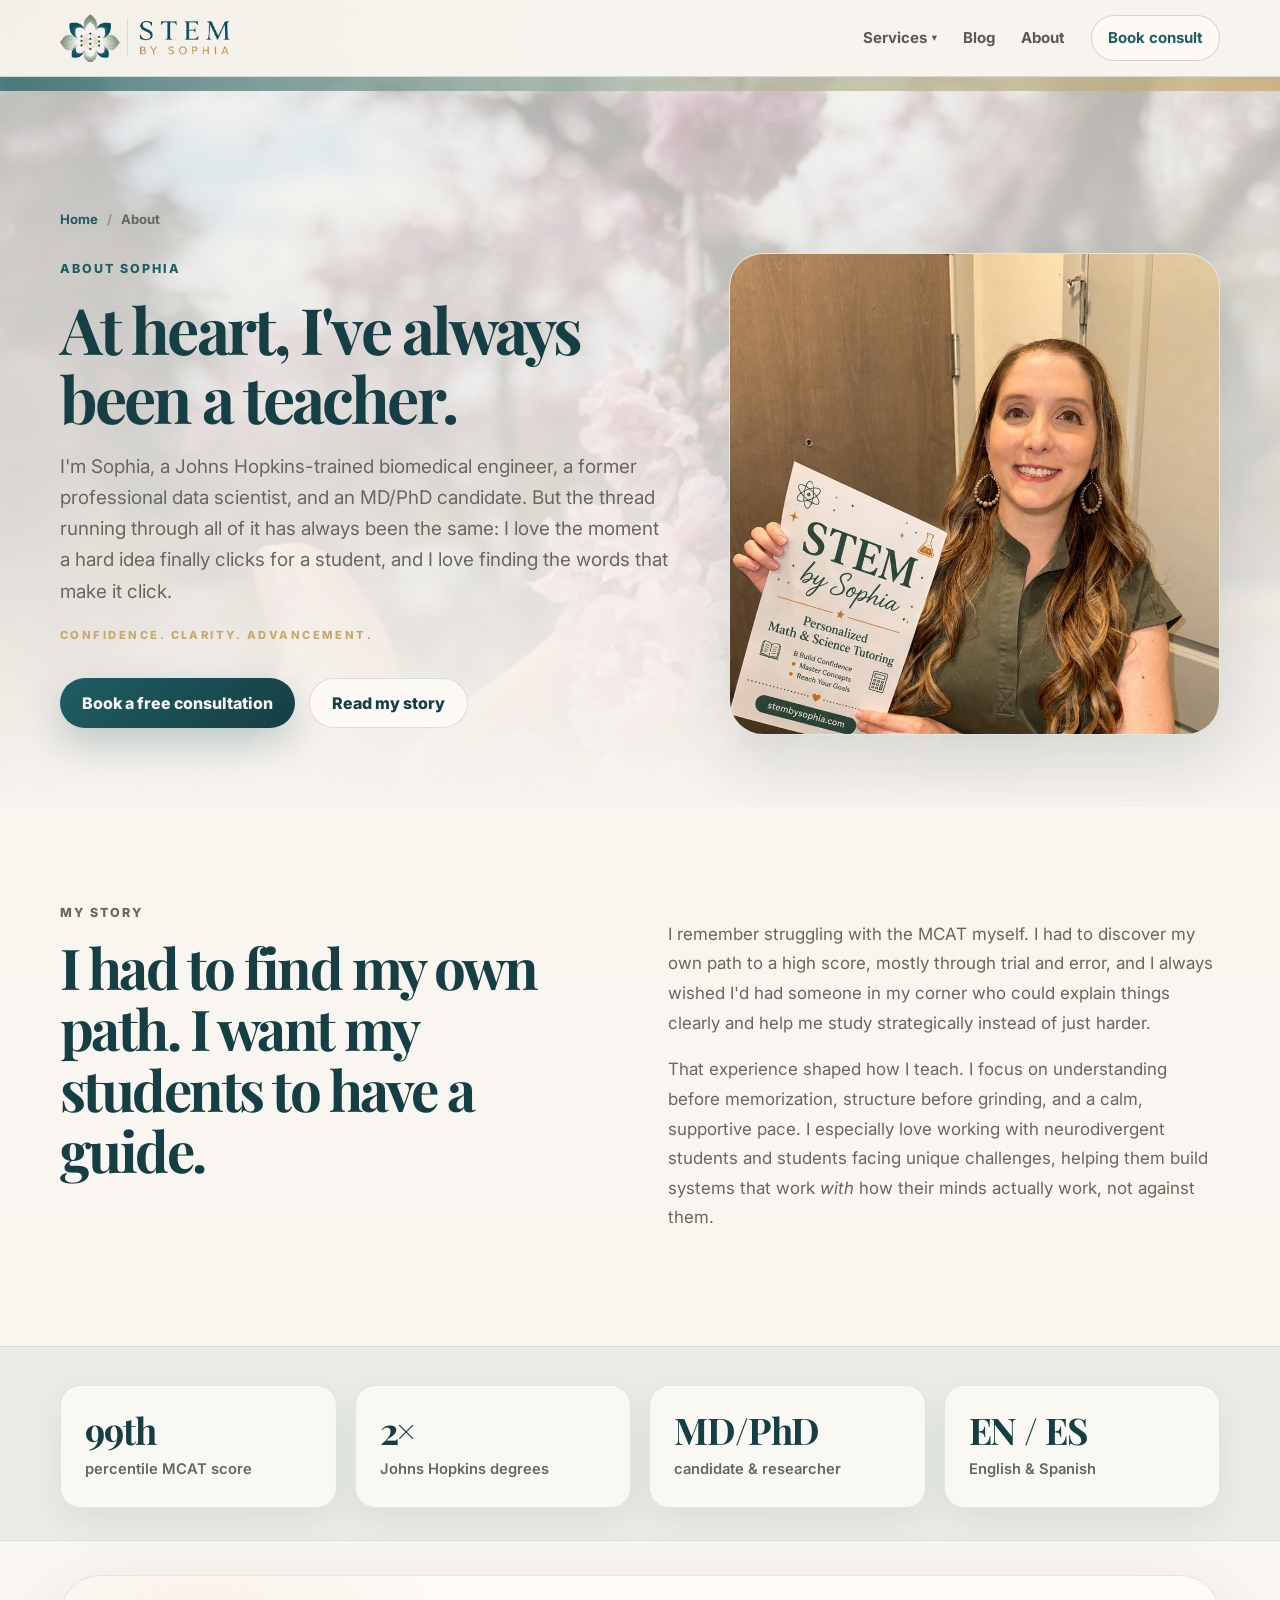
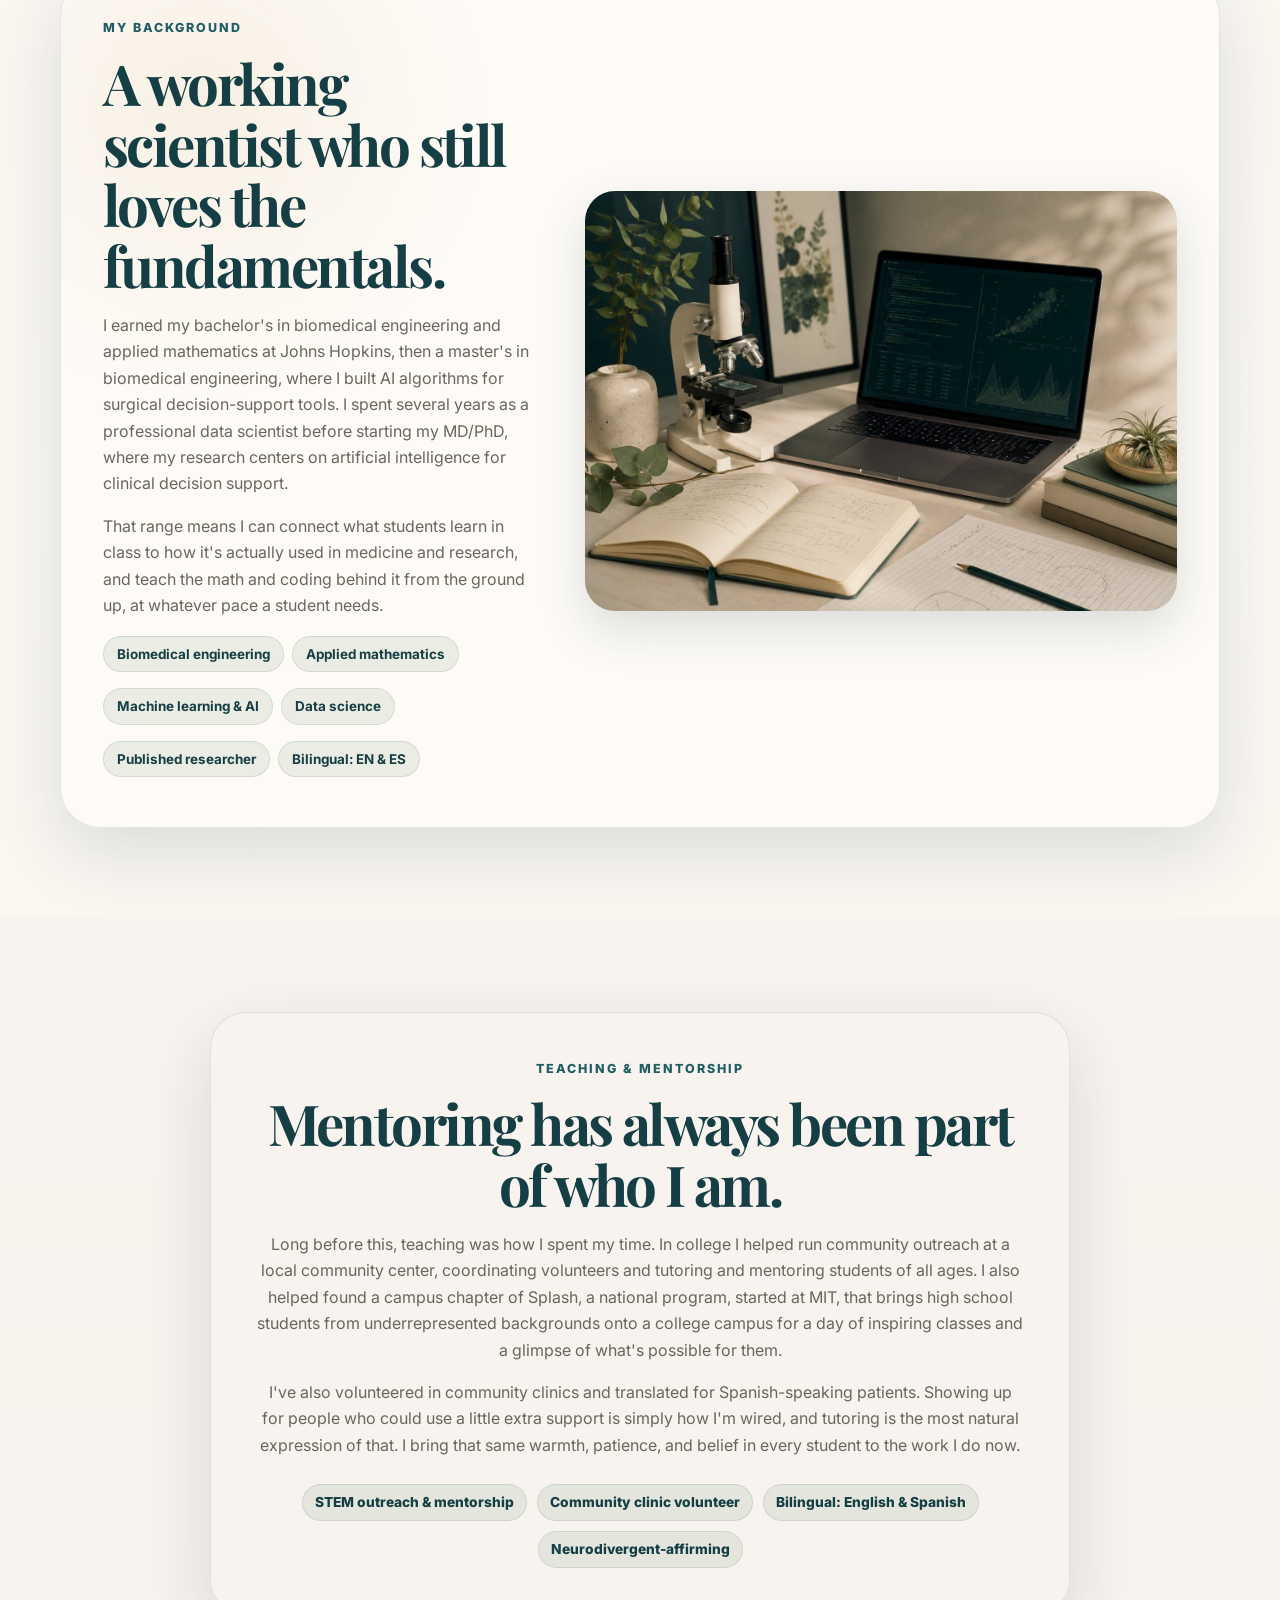
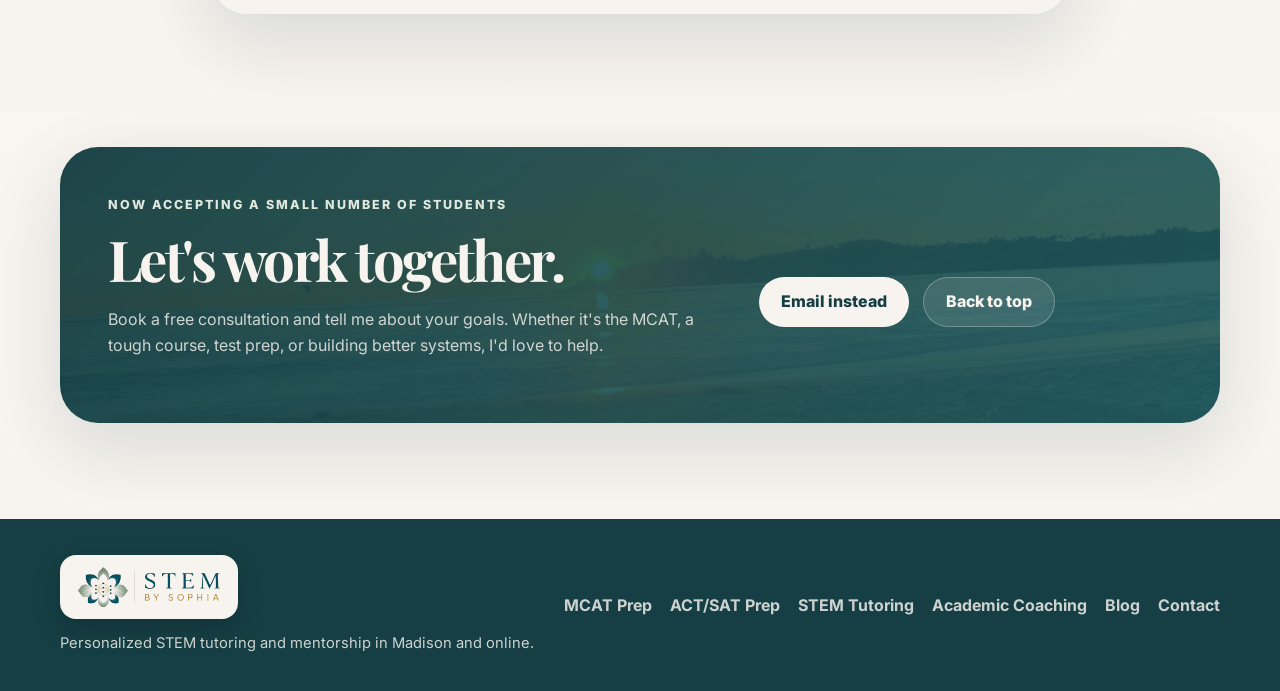
==== about.html @ 17765ed2 "SEO optmization with new pages including package offerings, blog, about page, and more" ====
<!DOCTYPE html>
<html lang="en">
<head>
  <meta charset="UTF-8" />
  <meta name="viewport" content="width=device-width, initial-scale=1.0" />
  <meta name="description" content="Meet Sophia, a Johns Hopkins-trained biomedical engineer, former data scientist, MD/PhD candidate, and 99th-percentile MCAT scorer. A teacher at heart who translates hard STEM into language every student can understand, with special care for neurodivergent learners." />
  <meta name="keywords" content="STEM tutor Madison, MCAT mentor, Johns Hopkins engineer tutor, neurodivergent tutor, bilingual STEM tutor, academic mentor" />
  <meta name="author" content="Sophia" />
  <link rel="canonical" href="https://www.stembysophia.com/about.html" />
  <meta property="og:title" content="About Sophia | STEM by Sophia" />
  <meta property="og:description" content="Johns Hopkins-trained engineer, former data scientist, MD/PhD candidate, and 99th-percentile MCAT scorer, and, above all, a teacher." />
  <meta property="og:type" content="profile" />
  <meta property="og:url" content="https://www.stembysophia.com/about.html" />
  <meta property="og:image" content="https://www.stembysophia.com/images/sophia-sign.jpg" />
  <title>About Sophia | STEM by Sophia</title>
  <link rel="preconnect" href="https://fonts.googleapis.com">
  <link rel="preconnect" href="https://fonts.gstatic.com" crossorigin>
  <link href="https://fonts.googleapis.com/css2?family=Inter:wght@400;500;600;700;800;900&family=Playfair+Display:wght@600;700&family=Sacramento&display=swap" rel="stylesheet">
  <link rel="icon" type="image/png" sizes="32x32" href="images/favicon-32.png" />
  <link rel="apple-touch-icon" href="images/favicon-180.png" />
  <link rel="stylesheet" href="style.css" />
  <script type="application/ld+json">
  {
    "@context": "https://schema.org",
    "@type": "ProfilePage",
    "mainEntity": {
      "@type": "Person",
      "name": "Sophia",
      "jobTitle": "STEM Tutor & Mentor",
      "description": "Johns Hopkins-trained biomedical engineer, former data scientist, MD/PhD candidate, and 99th-percentile MCAT scorer who tutors and mentors students in STEM.",
      "alumniOf": { "@type": "CollegeOrUniversity", "name": "Johns Hopkins University" },
      "knowsAbout": ["MCAT preparation", "Biomedical engineering", "Applied mathematics", "Machine learning", "Data science", "STEM education"],
      "knowsLanguage": ["English", "Spanish"],
      "worksFor": { "@type": "EducationalOrganization", "name": "STEM by Sophia", "url": "https://www.stembysophia.com/" }
    }
  }
  </script>
</head>
<body>
  <header class="site-header" id="top">
    <nav class="nav container" aria-label="Primary navigation">
      <a class="brand" href="index.html" aria-label="STEM by Sophia home">
        <img loading="eager" decoding="async" src="images/logo-lockup.png" alt="STEM by Sophia" class="brand-logo" width="525" height="148" />
      </a>
      <button class="nav-toggle" aria-label="Toggle navigation menu" aria-expanded="false" aria-controls="navLinks">
        <span></span>
      </button>
      <div class="nav-links" id="navLinks">
        <div class="has-dropdown">
          <a href="index.html#mentorship" class="dropdown-trigger" aria-haspopup="true" aria-expanded="false">Services <span class="caret">&#9662;</span></a>
          <div class="dropdown">
            <a href="mcat.html">MCAT Prep<span>6&ndash;30 session packages</span></a>
            <a href="test-prep.html">ACT &amp; SAT Prep<span>Targeted test strategy</span></a>
            <a href="tutoring.html">STEM Tutoring<span>Math &amp; science, HS&ndash;grad</span></a>
            <a href="academic-coaching.html">Academic Coaching<span>Especially ND students</span></a>
          </div>
        </div>
        <a href="blog.html">Blog</a>
        <a href="about.html">About</a>
        <a href="#contact" class="nav-cta">Book consult</a>
      </div>
    </nav>
  </header>

  <main>
    <section class="page-hero">
      <div class="page-hero-bg" aria-hidden="true">
        <img loading="eager" decoding="async" src="images/nature-cherry-blossom.jpg" alt="" />
      </div>
      <div class="container">
        <nav class="breadcrumb reveal" aria-label="Breadcrumb">
          <a href="index.html">Home</a><span class="sep">/</span><span>About</span>
        </nav>
        <div class="about-hero-grid">
          <div class="reveal">
            <p class="eyebrow">About Sophia</p>
            <h1>At heart, I've always been a teacher.</h1>
            <p class="bio-lead">
              I'm Sophia, a Johns Hopkins-trained biomedical engineer, a former professional data scientist, and an MD/PhD candidate. But the thread running through all of it has always been the same: I love the moment a hard idea finally clicks for a student, and I love finding the words that make it click.
            </p>
            <p class="brand-tagline">Confidence. Clarity. Advancement.</p>
            <div class="hero-actions">
              <a class="button button-primary" href="#contact">Book a free consultation</a>
              <a class="button button-secondary" href="#story">Read my story</a>
            </div>
          </div>
          <div class="about-portrait reveal" data-delay="2">
            <img loading="eager" decoding="async" src="images/sophia-sign.jpg" alt="Sophia holding a STEM by Sophia sign" />
          </div>
        </div>
      </div>
    </section>

    <section class="section-padding" id="story">
      <div class="container">
        <div class="prose-split">
          <div class="reveal">
            <p class="eyebrow">My story</p>
            <h2>I had to find my own path. I want my students to have a guide.</h2>
          </div>
          <div class="reveal" data-delay="1">
            <p style="color:var(--muted);font-size:1.06rem;line-height:1.75;">
              I remember struggling with the MCAT myself. I had to discover my own path to a high score, mostly through trial and error, and I always wished I'd had someone in my corner who could explain things clearly and help me study strategically instead of just harder.
            </p>
            <p style="color:var(--muted);font-size:1.06rem;line-height:1.75;">
              That experience shaped how I teach. I focus on understanding before memorization, structure before grinding, and a calm, supportive pace. I especially love working with neurodivergent students and students facing unique challenges, helping them build systems that work <em>with</em> how their minds actually work, not against them.
            </p>
          </div>
        </div>
      </div>
    </section>

    <section class="trust-bar">
      <div class="container stat-row">
        <div class="stat reveal"><strong>99th</strong><span>percentile MCAT score</span></div>
        <div class="stat reveal" data-delay="1"><strong>2&times;</strong><span>Johns Hopkins degrees</span></div>
        <div class="stat reveal" data-delay="2"><strong>MD/PhD</strong><span>candidate &amp; researcher</span></div>
        <div class="stat reveal" data-delay="3"><strong>EN / ES</strong><span>English &amp; Spanish</span></div>
      </div>
    </section>

    <section class="visual-story-section">
      <div class="container visual-story-grid">
        <div class="visual-story-copy reveal">
          <p class="eyebrow">My background</p>
          <h2>A working scientist who still loves the fundamentals.</h2>
          <p>
            I earned my bachelor's in biomedical engineering and applied mathematics at Johns Hopkins, then a master's in biomedical engineering, where I built AI algorithms for surgical decision-support tools. I spent several years as a professional data scientist before starting my MD/PhD, where my research centers on artificial intelligence for clinical decision support.
          </p>
          <p style="margin-top:14px;">
            That range means I can connect what students learn in class to how it's actually used in medicine and research, and teach the math and coding behind it from the ground up, at whatever pace a student needs.
          </p>
          <div class="research-list" style="margin-top:18px;display:flex;flex-wrap:wrap;gap:8px;">
            <span class="subject-pill">Biomedical engineering</span>
            <span class="subject-pill">Applied mathematics</span>
            <span class="subject-pill">Machine learning &amp; AI</span>
            <span class="subject-pill">Data science</span>
            <span class="subject-pill">Published researcher</span>
            <span class="subject-pill">Bilingual: EN &amp; ES</span>
          </div>
        </div>
        <div class="study-image-card reveal" data-delay="1">
          <img loading="lazy" decoding="async" src="images/stem-desk.jpg" alt="A study desk with a microscope, laptop showing code and graphs, and a notebook" />
        </div>
      </div>
    </section>

    <section class="section-padding about-section">
      <div class="container">
        <div class="about-copy reveal" style="max-width:860px;margin:0 auto;text-align:center;">
          <p class="eyebrow">Teaching &amp; mentorship</p>
          <h2>Mentoring has always been part of who I am.</h2>
          <p>
            Long before this, teaching was how I spent my time. In college I helped run community outreach at a local community center, coordinating volunteers and tutoring and mentoring students of all ages. I also helped found a campus chapter of Splash, a national program, started at MIT, that brings high school students from underrepresented backgrounds onto a college campus for a day of inspiring classes and a glimpse of what's possible for them.
          </p>
          <p>
            I've also volunteered in community clinics and translated for Spanish-speaking patients. Showing up for people who could use a little extra support is simply how I'm wired, and tutoring is the most natural expression of that. I bring that same warmth, patience, and belief in every student to the work I do now.
          </p>
          <div class="about-badges" style="justify-content:center;">
            <span>STEM outreach &amp; mentorship</span>
            <span>Community clinic volunteer</span>
            <span>Bilingual: English &amp; Spanish</span>
            <span>Neurodivergent-affirming</span>
          </div>
        </div>
      </div>
    </section>

    <section class="cta-section" id="contact">
      <div class="container cta-card reveal">
        <div>
          <p class="eyebrow">Now accepting a small number of students</p>
          <h2>Let's work together.</h2>
          <p>Book a free consultation and tell me about your goals. Whether it's the MCAT, a tough course, test prep, or building better systems, I'd love to help.</p>
        </div>
        <div class="cta-actions booking-actions">
          <!-- Start Square Appointments Embed Code -->
          <script src="https://square.site/appointments/buyer/widget/3b6ggubn26pd8r/LTJK2GXPA65BX.js"></script>
          <!-- End Square Appointments Embed Code -->
          <a class="button button-primary" href="mailto:hello@stembysophia.com?subject=Tutoring%20Inquiry%20for%20STEM%20by%20Sophia">Email instead</a>
          <a class="button button-secondary" href="#top">Back to top</a>
        </div>
      </div>
    </section>
  </main>

  <footer class="site-footer">
    <div class="container footer-grid">
      <div>
        <a class="brand footer-brand" href="index.html" aria-label="STEM by Sophia home">
          <span class="footer-logo-chip"><img loading="lazy" decoding="async" src="images/logo-lockup.png" alt="STEM by Sophia" /></span>
        </a>
        <p>Personalized STEM tutoring and mentorship in Madison and online.</p>
      </div>
      <div class="footer-links">
        <a href="mcat.html">MCAT Prep</a>
        <a href="test-prep.html">ACT/SAT Prep</a>
        <a href="tutoring.html">STEM Tutoring</a>
        <a href="academic-coaching.html">Academic Coaching</a>
        <a href="blog.html">Blog</a>
        <a href="#contact">Contact</a>
      </div>
    </div>
  </footer>
  <script src="main.js"></script>
</body>
</html>
---- style.css ----
:root {
  --cream: #f7f3ee;
  --cream-deep: #efe7dc;
  --teal: #1f5d63;
  --teal-dark: #153f44;
  --sage: #a7b8a5;
  --sage-light: #dfe8dc;
  --gold: #c8a96b;
  --charcoal: #2d2d2d;
  --muted: #68665f;
  --white: #fffdf9;
  --line: rgba(31, 93, 99, 0.16);
  --shadow: 0 24px 70px rgba(31, 64, 68, 0.14);
  --radius-lg: 30px;
  --radius-md: 20px;
  --radius-sm: 14px;
  --container: 1160px;
}

* {
  box-sizing: border-box;
}

html {
  scroll-behavior: smooth;
}

body {
  margin: 0;
  font-family: "Inter", system-ui, -apple-system, BlinkMacSystemFont, "Segoe UI", sans-serif;
  color: var(--charcoal);
  background:
    radial-gradient(circle at top left, rgba(167, 184, 165, 0.32), transparent 34rem),
    linear-gradient(180deg, var(--cream) 0%, #fbf8f2 54%, var(--cream) 100%);
  line-height: 1.65;
}

img {
  display: block;
  max-width: 100%;
}

a {
  color: inherit;
  text-decoration: none;
}

.container {
  width: min(var(--container), calc(100% - 40px));
  margin: 0 auto;
}

.section-padding {
  padding: 96px 0;
}

.site-header {
  position: sticky;
  top: 0;
  z-index: 100;
  backdrop-filter: blur(18px);
  background: rgba(247, 243, 238, 0.84);
  border-bottom: 1px solid var(--line);
}

.nav {
  display: flex;
  align-items: center;
  justify-content: space-between;
  min-height: 76px;
  gap: 24px;
}

.brand {
  display: inline-flex;
  align-items: center;
  gap: 12px;
  font-weight: 800;
  letter-spacing: -0.03em;
}

.brand-mark {
  display: grid;
  place-items: center;
  width: 42px;
  height: 42px;
  border-radius: 50%;
  color: var(--cream);
  background: linear-gradient(135deg, var(--teal), var(--teal-dark));
  font-family: "Playfair Display", serif;
  font-size: 1.35rem;
  box-shadow: 0 10px 24px rgba(31, 93, 99, 0.24);
}

.brand-text {
  display: inline-flex;
  align-items: baseline;
  gap: 11px;
  font-weight: 800;
  letter-spacing: -0.03em;
}

.brand-stem {
  font-family: "Inter", system-ui, sans-serif;
  font-weight: 900;
  color: var(--teal-dark);
  letter-spacing: -0.043em;
  font-size: 1.2em;
}

.brand-by {
  font-family: "Sacramento", cursive;
  font-weight: 400;
  color: var(--teal);
  letter-spacing: 0.01em;
  font-size: 1.55em;
  line-height: 1;
}

.nav-links {
  display: flex;
  align-items: center;
  gap: 26px;
  font-weight: 700;
  font-size: 0.94rem;
  color: rgba(45, 45, 45, 0.78);
}

.nav-links a {
  transition: color 180ms ease, transform 180ms ease;
}

.nav-links a:hover {
  color: var(--teal);
  transform: translateY(-1px);
}

.nav-cta {
  padding: 10px 16px;
  border: 1px solid rgba(31, 93, 99, 0.22);
  border-radius: 999px;
  color: var(--teal) !important;
  background: rgba(255, 253, 249, 0.72);
}

.hero {
  position: relative;
  min-height: 680px;
  overflow: hidden;
  padding-top: 70px;
  padding-bottom: 60px;
  isolation: isolate;
}

.hero-background {
  position: absolute;
  inset: 0;
  z-index: -2;
}

.hero-background img {
  width: 100%;
  height: 100%;
  object-fit: cover;
  object-position: center top;
  filter: none;
  opacity: 1;
}

.hero-background::after {
  content: "";
  position: absolute;
  inset: 0;
  background:
    linear-gradient(180deg,
      rgba(247, 243, 238, 0) 0%,
      rgba(247, 243, 238, 0) 28%,
      rgba(247, 243, 238, 0) 62%,
      rgba(247, 243, 238, 0.35) 62%,
      rgba(247, 243, 238, 0.82) 84%,
      var(--cream) 100%);
}

.hero::before {
  content: "";
  position: absolute;
  inset: 0 0 auto;
  height: 18px;
  z-index: -1;
  background: linear-gradient(90deg, var(--teal), var(--sage), var(--gold));
  opacity: 0.72;
}

.hero::after {
  content: "";
  position: absolute;
  inset: auto 0 -1px;
  height: 150px;
  z-index: -1;
  background: linear-gradient(180deg, rgba(247, 243, 238, 0), var(--cream));
}

.hero-grid {
  position: relative;
  display: grid;
  grid-template-columns: minmax(0, 1.05fr) minmax(390px, 0.95fr);
  align-items: start;
  gap: 72px;
}

.hero-copy {
  padding: 38px;
  margin-left: -38px;
  border-radius: 34px;
  background: linear-gradient(135deg, rgba(247, 243, 238, 0.70), rgba(255, 253, 249, 0.36));
  border: 1px solid rgba(31, 93, 99, 0.10);
  backdrop-filter: blur(4px);
}

.eyebrow {
  margin: 0 0 14px;
  color: var(--teal);
  font-size: 0.78rem;
  font-weight: 800;
  letter-spacing: 0.16em;
  text-transform: uppercase;
}

h1,
h2,
h3 {
  margin: 0;
  line-height: 1.08;
}

h1,
h2 {
  font-family: "Playfair Display", Georgia, serif;
  color: var(--teal-dark);
  letter-spacing: -0.045em;
}

h1 {
  max-width: 720px;
  font-size: clamp(2.6rem, 5.8vw, 5.4rem);
}

h2 {
  font-size: clamp(2.2rem, 4.4vw, 4.2rem);
}

h3 {
  font-size: 1.1rem;
  color: var(--teal-dark);
  letter-spacing: -0.025em;
}

.hero-lede {
  max-width: 680px;
  margin: 28px 0 0;
  color: var(--muted);
  font-size: clamp(1.08rem, 1.5vw, 1.28rem);
}

.hero-actions,
.cta-actions {
  display: flex;
  flex-wrap: wrap;
  align-items: center;
  gap: 14px;
  margin-top: 34px;
}

.button {
  display: inline-flex;
  align-items: center;
  justify-content: center;
  min-height: 50px;
  padding: 0 22px;
  border-radius: 999px;
  font-weight: 800;
  transition: transform 180ms ease, box-shadow 180ms ease, background-color 180ms ease;
}

.button:hover {
  transform: translateY(-2px);
}

.button-primary {
  color: var(--cream);
  background: linear-gradient(135deg, var(--teal), var(--teal-dark));
  box-shadow: 0 15px 36px rgba(31, 93, 99, 0.25);
}

.button-secondary {
  color: var(--teal-dark);
  background: rgba(255, 253, 249, 0.78);
  border: 1px solid rgba(31, 93, 99, 0.18);
}

.credential-strip {
  display: flex;
  flex-wrap: wrap;
  gap: 10px;
  margin-top: 30px;
}

.credential-strip span,
.about-badges span {
  display: inline-flex;
  align-items: center;
  min-height: 34px;
  padding: 6px 12px;
  border-radius: 999px;
  color: var(--teal-dark);
  background: rgba(167, 184, 165, 0.24);
  border: 1px solid rgba(31, 93, 99, 0.12);
  font-size: 0.86rem;
  font-weight: 800;
}

.hero-visual {
  position: relative;
  display: flex;
  justify-content: center;
  align-items: flex-start;
  min-height: 540px;
  padding-top: 20px;
}

.portrait-card {
  position: relative;
  right: 0;
  top: 0;
  width: min(390px, 100%);
  padding: 18px;
  border-radius: 38px;
  background: linear-gradient(180deg, rgba(255, 253, 249, 0.92), rgba(239, 231, 220, 0.78));
  border: 1px solid rgba(31, 93, 99, 0.14);
  box-shadow: var(--shadow);
}

.portrait {
  width: 100%;
  aspect-ratio: 4 / 5.1;
  object-fit: cover;
  object-position: center top;
  border-radius: 28px;
  filter: saturate(0.98) contrast(1.02);
}

.portrait-caption {
  display: block;
  padding: 16px 8px 4px;
}

.portrait-caption div {
  display: flex;
  flex-direction: column;
  gap: 4px;
}

.portrait-caption strong {
  color: var(--teal-dark);
  font-size: 1rem;
  font-weight: 900;
}

.portrait-caption span {
  color: var(--muted);
  text-align: left;
  font-size: 0.86rem;
  font-weight: 700;
  line-height: 1.35;
}

.floating-photo {
  position: absolute;
  overflow: hidden;
  border-radius: 26px;
  border: 8px solid rgba(255, 253, 249, 0.88);
  box-shadow: 0 18px 44px rgba(35, 56, 54, 0.18);
  background: var(--white);
}

.floating-photo img {
  width: 100%;
  height: 100%;
  object-fit: cover;
}

.study-float-photo {
  left: -300px;
  bottom: 110px;
  width: 280px;
  height: 190px;
  transform: rotate(-4deg);
}

.blossom-photo {
  right: 330px;
  bottom: 205px;
  width: 242px;
  height: 180px;
  transform: rotate(4deg);
}

.trust-bar {
  padding: 32px 0;
  background: rgba(31, 93, 99, 0.07);
  border-block: 1px solid rgba(31, 93, 99, 0.10);
}

.trust-grid {
  display: grid;
  grid-template-columns: repeat(3, 1fr);
  gap: 24px;
}

.trust-grid div {
  padding: 18px 22px;
  border-radius: var(--radius-md);
  background: rgba(255, 253, 249, 0.62);
}

.trust-number {
  display: block;
  margin-bottom: 7px;
  color: var(--teal-dark);
  font-weight: 900;
  letter-spacing: -0.02em;
}

.trust-grid p {
  margin: 0;
  color: var(--muted);
  font-size: 0.94rem;
}

.section-heading {
  max-width: 720px;
}

.section-heading.centered {
  margin: 0 auto 44px;
  text-align: center;
}

.section-heading p:not(.eyebrow) {
  margin: 20px 0 0;
  color: var(--muted);
  font-size: 1.05rem;
}

.card-grid {
  display: grid;
  gap: 20px;
}

.services-grid {
  grid-template-columns: repeat(3, 1fr);
}

.service-card,
.expectation-card {
  position: relative;
  min-height: 258px;
  padding: 30px;
  border-radius: var(--radius-lg);
  background: rgba(255, 253, 249, 0.76);
  border: 1px solid rgba(31, 93, 99, 0.13);
  box-shadow: 0 14px 34px rgba(35, 56, 54, 0.08);
  overflow: hidden;
}

.service-card::after,
.expectation-card::after {
  content: "";
  position: absolute;
  right: -44px;
  bottom: -54px;
  width: 150px;
  height: 150px;
  border-radius: 999px;
  background: rgba(167, 184, 165, 0.18);
}

.service-card h3,
.expectation-card h3 {
  margin-top: 36px;
  font-size: 1.25rem;
}

.service-card p,
.expectation-card p {
  position: relative;
  margin: 14px 0 0;
  color: var(--muted);
}

.card-icon {
  position: absolute;
  top: 26px;
  left: 30px;
  color: var(--gold);
  font-family: "Playfair Display", serif;
  font-size: 1.05rem;
  font-weight: 700;
}

.accent-card {
  background: linear-gradient(135deg, rgba(31, 93, 99, 0.93), rgba(21, 63, 68, 0.96));
}

.accent-card h3,
.accent-card p,
.accent-card .card-icon {
  color: var(--cream);
}

.accent-card p {
  opacity: 0.84;
}

.visual-story-section {
  padding: 34px 0 88px;
}

.visual-story-grid {
  display: grid;
  grid-template-columns: 0.85fr 1.15fr;
  gap: 44px;
  align-items: center;
  padding: 42px;
  border-radius: 40px;
  background:
    radial-gradient(circle at 12% 16%, rgba(200, 169, 107, 0.13), transparent 18rem),
    rgba(255, 253, 249, 0.68);
  border: 1px solid rgba(31, 93, 99, 0.12);
  box-shadow: var(--shadow);
}

.visual-story-copy p:not(.eyebrow) {
  color: var(--muted);
}

.study-image-card {
  overflow: hidden;
  border-radius: 30px;
  box-shadow: 0 18px 48px rgba(31, 64, 68, 0.16);
}

.study-image-card img {
  width: 100%;
  height: 420px;
  object-fit: cover;
}

.image-band {
  display: grid;
  grid-template-columns: 1fr 1.05fr 0.95fr;
  gap: 14px;
  width: min(1240px, calc(100% - 40px));
  margin: 0 auto;
  padding: 12px;
  border-radius: 36px;
  background: rgba(255, 253, 249, 0.74);
  border: 1px solid rgba(31, 93, 99, 0.12);
  box-shadow: var(--shadow);
}

.image-band img {
  width: 100%;
  height: 310px;
  object-fit: cover;
  border-radius: 26px;
}

.approach-section {
  position: relative;
}

.split-grid,
.about-grid {
  display: grid;
  grid-template-columns: 0.9fr 1.1fr;
  gap: 70px;
  align-items: center;
}

.media-panel {
  position: relative;
}

.media-panel > img {
  width: 100%;
  height: 590px;
  object-fit: cover;
  border-radius: 38px;
  box-shadow: var(--shadow);
}

.quote-card {
  position: absolute;
  right: -26px;
  bottom: 42px;
  max-width: 340px;
  padding: 24px;
  border-radius: 24px;
  color: var(--teal-dark);
  background: rgba(255, 253, 249, 0.90);
  border: 1px solid rgba(31, 93, 99, 0.14);
  box-shadow: 0 20px 48px rgba(31, 64, 68, 0.16);
}

.quote-card p {
  margin: 0;
  font-family: "Playfair Display", serif;
  font-size: 1.25rem;
  line-height: 1.35;
}

.feature-list {
  display: grid;
  gap: 14px;
  margin-top: 32px;
}

.feature-item {
  padding: 22px;
  border-radius: var(--radius-md);
  background: rgba(255, 253, 249, 0.64);
  border: 1px solid rgba(31, 93, 99, 0.12);
}

.feature-item p {
  margin: 8px 0 0;
  color: var(--muted);
}

.about-section {
  background:
    linear-gradient(180deg, rgba(247, 243, 238, 0.72), rgba(247, 243, 238, 0.92)),
    url("images/nature-cherry-blossom.jpg") center / cover fixed;
}

.about-copy {
  padding: 46px;
  border-radius: 36px;
  background: rgba(247, 243, 238, 0.88);
  border: 1px solid rgba(31, 93, 99, 0.12);
  box-shadow: var(--shadow);
}

.about-copy p:not(.eyebrow) {
  color: var(--muted);
}

.about-badges {
  display: flex;
  flex-wrap: wrap;
  gap: 10px;
  margin-top: 26px;
}

.about-card {
  overflow: hidden;
  border-radius: 36px;
  background: var(--white);
  border: 1px solid rgba(31, 93, 99, 0.12);
  box-shadow: var(--shadow);
}

.about-card img {
  width: 100%;
  height: 430px;
  object-fit: cover;
  object-position: center 42%;
}

.about-card-content {
  padding: 30px;
}

.about-card-content ul {
  padding-left: 20px;
  margin: 14px 0 0;
  color: var(--muted);
}

.testimonials-section {
  background:
    linear-gradient(180deg, rgba(247, 243, 238, 0.86), rgba(247, 243, 238, 0.94)),
    url("images/hero-mountain-lake.jpg") center / cover;
}

.expectation-grid {
  display: grid;
  grid-template-columns: repeat(3, 1fr);
  gap: 20px;
}

.expectation-card {
  min-height: 210px;
  background: rgba(255, 253, 249, 0.82);
}

.cta-section {
  padding: 36px 0 96px;
}

.cta-card {
  display: grid;
  grid-template-columns: 1.2fr 0.8fr;
  gap: 32px;
  align-items: center;
  padding: 48px;
  border-radius: 38px;
  color: var(--cream);
  background:
    linear-gradient(135deg, rgba(21, 63, 68, 0.94), rgba(31, 93, 99, 0.88)),
    url("images/nature-beach-sunset.jpg") center / cover;
  box-shadow: var(--shadow);
}

.cta-card h2 {
  color: var(--cream);
}

.cta-card p {
  max-width: 760px;
  color: rgba(247, 243, 238, 0.82);
}

.cta-card .eyebrow {
  color: var(--sage-light);
}

.cta-card .button-primary {
  color: var(--teal-dark);
  background: var(--cream);
  box-shadow: none;
}

.cta-card .button-secondary {
  color: var(--cream);
  background: rgba(255, 253, 249, 0.10);
  border-color: rgba(255, 253, 249, 0.28);
}

.site-footer {
  padding: 36px 0;
  background: var(--teal-dark);
  color: rgba(247, 243, 238, 0.82);
}

.footer-grid {
  display: flex;
  align-items: center;
  justify-content: space-between;
  gap: 24px;
}

.footer-brand .brand-mark {
  background: var(--cream);
  color: var(--teal-dark);
  box-shadow: none;
}

.footer-brand .brand-text {
  color: var(--cream);
}

.site-footer p {
  margin: 12px 0 0;
  font-size: 0.92rem;
}

.footer-links {
  display: flex;
  flex-wrap: wrap;
  gap: 18px;
  font-weight: 700;
}

.footer-links a:hover {
  color: var(--cream);
}

@media (max-width: 980px) {
  .nav {
    min-height: auto;
    padding: 16px 0;
    align-items: flex-start;
  }

  .nav-links {
    display: none;
  }

  .hero {
    min-height: auto;
  }

  .hero-grid,
  .split-grid,
  .about-grid,
  .cta-card,
  .visual-story-grid {
    grid-template-columns: 1fr;
  }

  .hero-background::after {
    background:
      linear-gradient(180deg, rgba(247, 243, 238, 0.96), rgba(247, 243, 238, 0.88) 46%, rgba(247, 243, 238, 0.96)),
      linear-gradient(90deg, rgba(247, 243, 238, 0.9), rgba(247, 243, 238, 0.82));
  }

  .hero-visual {
    position: relative;
    display: flex;
    justify-content: center;
    align-items: center;
    min-height: 620px;
  }

  .portrait-card {
    position: relative;
    width: min(440px, 100%);
    padding: 18px;
    border-radius: 38px;
    background: linear-gradient(180deg, rgba(255, 253, 249, 0.94), rgba(239, 231, 220, 0.82));
    border: 1px solid rgba(31, 93, 99, 0.14);
    box-shadow: var(--shadow);
    z-index: 3;    
  }

  .study-float-photo {
    left: 4%;
  }

  .blossom-photo {
    right: 4%;
  }

  .services-grid,
  .trust-grid,
  .expectation-grid {
    grid-template-columns: 1fr;
  }

  .image-band {
    grid-template-columns: 1fr;
  }

  .image-band img {
    height: 240px;
  }

  .quote-card {
    right: 18px;
  }
}

@media (max-width: 640px) {
  .container {
    width: min(100% - 28px, var(--container));
  }

  .section-padding {
    padding: 68px 0;
  }

  .hero {
    padding-top: 66px;
  }

  h1 {
    max-width: 720px;
    font-size: clamp(2.7rem, 5.4vw, 5rem);
  }

  h2 {
    font-size: 2.15rem;
  }

  .hero-actions,
  .cta-actions {
    align-items: stretch;
    flex-direction: column;
  }

  .button {
    width: 100%;
  }

  .hero-visual {
    min-height: 535px;
  }

  .portrait-card {
    width: 86%;
    padding: 12px;
    border-radius: 28px;
  }

  .portrait {
    border-radius: 22px;
  }

  .portrait-caption {
    align-items: flex-start;
    flex-direction: column;
  }

  .portrait-caption span {
    text-align: left;
  }

  .floating-photo {
    border-width: 5px;
  }

  .study-float-photo {
    width: 165px;
    height: 122px;
    bottom: 54px;
  }

  .blossom-photo {
    width: 150px;
    height: 112px;
    bottom: 4px;
  }

  .service-card,
  .expectation-card,
  .about-copy,
  .cta-card,
  .visual-story-grid {
    padding: 24px;
    border-radius: 26px;
  }

  .study-image-card img {
    height: 280px;
  }

  .media-panel > img {
    height: 390px;
    border-radius: 28px;
  }

  .quote-card {
    position: relative;
    right: auto;
    bottom: auto;
    margin: -42px 16px 0;
  }

  .about-section {
    background-attachment: scroll;
  }

  .about-card img {
    height: 360px;
  }

  .footer-grid {
    align-items: flex-start;
    flex-direction: column;
  }
}

.hero .floating-photo {
  display: none;
}

.booking-actions {
  justify-content: flex-start;
}

/* Helps if Square injects a button/link that does not match my layout */
.booking-actions iframe,
.booking-actions > div {
  max-width: 100%;
}

.booking-actions a,
.booking-actions button {
  font-family: "Inter", system-ui, sans-serif;
}

/* =====================================================================
   MULTI-PAGE ADDITIONS  —  service pages, packages, FAQ, nav, reveals
   Built on the existing design tokens (teal / cream / gold / sage).
   ===================================================================== */

/* ---- Navigation: dropdown + mobile menu ---- */
.nav-toggle {
  display: none;
  width: 46px;
  height: 46px;
  border: 1px solid rgba(31, 93, 99, 0.22);
  border-radius: 14px;
  background: rgba(255, 253, 249, 0.72);
  cursor: pointer;
  padding: 0;
}
.nav-toggle span,
.nav-toggle span::before,
.nav-toggle span::after {
  content: "";
  display: block;
  width: 20px;
  height: 2px;
  margin: 0 auto;
  background: var(--teal-dark);
  border-radius: 2px;
  transition: transform 220ms ease, opacity 180ms ease;
}
.nav-toggle span { position: relative; }
.nav-toggle span::before { position: absolute; top: -6px; }
.nav-toggle span::after  { position: absolute; top: 6px; }
.nav-toggle[aria-expanded="true"] span { background: transparent; }
.nav-toggle[aria-expanded="true"] span::before { transform: translateY(6px) rotate(45deg); }
.nav-toggle[aria-expanded="true"] span::after  { transform: translateY(-6px) rotate(-45deg); }

.has-dropdown { position: relative; }
.dropdown-trigger { cursor: pointer; display: inline-flex; align-items: center; gap: 5px; }
.dropdown-trigger .caret { font-size: 0.7em; transition: transform 200ms ease; }
.dropdown {
  position: absolute;
  top: calc(100% + 14px);
  left: 50%;
  transform: translateX(-50%) translateY(8px);
  min-width: 232px;
  padding: 10px;
  border-radius: 18px;
  background: rgba(255, 253, 249, 0.97);
  border: 1px solid var(--line);
  box-shadow: 0 24px 54px rgba(31, 64, 68, 0.18);
  backdrop-filter: blur(14px);
  opacity: 0;
  visibility: hidden;
  transition: opacity 200ms ease, transform 200ms ease, visibility 200ms;
  z-index: 120;
}
.dropdown a {
  display: block;
  padding: 11px 14px;
  border-radius: 12px;
  font-size: 0.92rem;
  font-weight: 700;
  color: var(--teal-dark);
}
.dropdown a span { display: block; font-weight: 600; font-size: 0.78rem; color: var(--muted); margin-top: 1px; }
.dropdown a:hover { background: rgba(167, 184, 165, 0.22); }
.has-dropdown:hover .dropdown,
.has-dropdown:focus-within .dropdown {
  opacity: 1;
  visibility: visible;
  transform: translateX(-50%) translateY(0);
}
.has-dropdown:hover .caret { transform: rotate(180deg); }

/* ---- Interior page hero ---- */
.page-hero {
  position: relative;
  isolation: isolate;
  overflow: hidden;
  padding: 132px 0 72px;
}
.page-hero::before {
  content: "";
  position: absolute;
  inset: 0 0 auto;
  height: 14px;
  background: linear-gradient(90deg, var(--teal), var(--sage), var(--gold));
  opacity: 0.72;
  z-index: 1;
}
.page-hero-bg {
  position: absolute;
  inset: 0;
  z-index: -2;
}
.page-hero-bg img { width: 100%; height: 100%; object-fit: cover; }
.page-hero::after {
  content: "";
  position: absolute;
  inset: 0;
  z-index: -1;
  background:
    linear-gradient(180deg, rgba(247,243,238,0.72) 0%, rgba(247,243,238,0.86) 55%, var(--cream) 100%),
    linear-gradient(100deg, rgba(21,63,68,0.10), rgba(247,243,238,0));
}
.page-hero-inner { max-width: 760px; }
.page-hero h1 { font-size: clamp(2.4rem, 5vw, 4.4rem); }
.page-hero .hero-lede { margin-top: 22px; }
.page-hero .credential-strip { margin-top: 26px; }

.breadcrumb {
  display: flex;
  flex-wrap: wrap;
  align-items: center;
  gap: 9px;
  margin-bottom: 22px;
  font-size: 0.82rem;
  font-weight: 700;
  color: var(--muted);
}
.breadcrumb a { color: var(--teal); }
.breadcrumb a:hover { text-decoration: underline; }
.breadcrumb span.sep { opacity: 0.5; }

/* ---- Highlight stats row ---- */
.stat-row {
  display: grid;
  grid-template-columns: repeat(auto-fit, minmax(170px, 1fr));
  gap: 18px;
  margin-top: 6px;
}
.stat {
  padding: 26px 24px;
  border-radius: var(--radius-md);
  background: rgba(255, 253, 249, 0.72);
  border: 1px solid rgba(31, 93, 99, 0.12);
  box-shadow: 0 14px 34px rgba(35, 56, 54, 0.07);
}
.stat strong {
  display: block;
  font-family: "Playfair Display", serif;
  font-size: 2.3rem;
  line-height: 1;
  color: var(--teal-dark);
  letter-spacing: -0.03em;
}
.stat span { display: block; margin-top: 8px; color: var(--muted); font-size: 0.92rem; font-weight: 600; }

/* ---- Package cards ---- */
.package-grid {
  display: grid;
  grid-template-columns: repeat(auto-fit, minmax(290px, 1fr));
  gap: 22px;
  align-items: stretch;
}
.package-card {
  position: relative;
  display: flex;
  flex-direction: column;
  padding: 32px 30px 30px;
  border-radius: var(--radius-lg);
  background: rgba(255, 253, 249, 0.82);
  border: 1px solid rgba(31, 93, 99, 0.14);
  box-shadow: 0 16px 38px rgba(35, 56, 54, 0.08);
  overflow: hidden;
  transition: transform 220ms ease, box-shadow 220ms ease;
}
.package-card:hover { transform: translateY(-5px); box-shadow: 0 26px 60px rgba(31, 64, 68, 0.16); }
.package-card::after {
  content: "";
  position: absolute;
  right: -50px; bottom: -60px;
  width: 160px; height: 160px;
  border-radius: 999px;
  background: rgba(167, 184, 165, 0.16);
}
.package-card.featured {
  background: linear-gradient(150deg, rgba(31, 93, 99, 0.96), rgba(21, 63, 68, 0.98));
  border-color: transparent;
}
.package-card.featured::after { background: rgba(200, 169, 107, 0.22); }
.package-card.featured h3,
.package-card.featured .package-sessions,
.package-card.featured .package-desc,
.package-card.featured .package-features li { color: var(--cream); }
.package-card.featured .package-features li::before { color: var(--gold); }
.package-card.featured .package-hours { color: var(--sage-light); }
.package-badge {
  position: absolute;
  top: 18px; right: 18px;
  padding: 5px 12px;
  border-radius: 999px;
  font-size: 0.68rem;
  font-weight: 800;
  letter-spacing: 0.1em;
  text-transform: uppercase;
  color: var(--teal-dark);
  background: var(--gold);
}
.package-eyebrow {
  font-size: 0.74rem; font-weight: 800; letter-spacing: 0.14em;
  text-transform: uppercase; color: var(--gold); margin-bottom: 10px;
}
.package-card.featured .package-eyebrow { color: var(--sage-light); }
.package-card h3 { font-size: 1.4rem; margin-bottom: 4px; }
.package-sessions {
  display: flex; align-items: baseline; gap: 8px;
  margin-top: 14px;
  font-family: "Playfair Display", serif;
  color: var(--teal-dark);
}
.package-sessions b { font-size: 2.5rem; line-height: 1; letter-spacing: -0.03em; font-weight: 700; }
.package-sessions em { font-style: normal; font-size: 0.96rem; font-weight: 600; font-family: "Inter", sans-serif; color: var(--muted); }
.package-card.featured .package-sessions em { color: var(--sage-light); }
.package-hours {
  margin-top: 4px; font-size: 0.86rem; font-weight: 700; color: var(--teal);
}
.package-desc { margin: 16px 0 18px; color: var(--muted); font-size: 0.96rem; position: relative; }
.package-features {
  list-style: none; padding: 0; margin: 0 0 24px;
  display: grid; gap: 9px; position: relative;
}
.package-features li {
  position: relative; padding-left: 26px;
  font-size: 0.92rem; color: var(--charcoal); font-weight: 500;
}
.package-features li::before {
  content: "✓"; position: absolute; left: 0; top: 0;
  color: var(--teal); font-weight: 800;
}
.package-card .button { margin-top: auto; position: relative; }
.package-card.featured .button-primary { color: var(--teal-dark); background: var(--cream); box-shadow: none; }

/* ---- Comparison table ---- */
.compare-wrap { overflow-x: auto; border-radius: var(--radius-md); border: 1px solid var(--line); box-shadow: 0 14px 34px rgba(35,56,54,0.07); }
.compare-table { width: 100%; border-collapse: collapse; min-width: 640px; background: rgba(255,253,249,0.85); }
.compare-table th, .compare-table td { padding: 16px 18px; text-align: left; border-bottom: 1px solid var(--line); font-size: 0.93rem; }
.compare-table thead th { background: rgba(31,93,99,0.08); color: var(--teal-dark); font-weight: 800; letter-spacing: -0.01em; }
.compare-table tbody th { font-weight: 700; color: var(--teal-dark); }
.compare-table td { color: var(--muted); }
.compare-table tr:last-child td, .compare-table tr:last-child th { border-bottom: none; }
.compare-table .yes { color: var(--teal); font-weight: 800; }

/* ---- Subject grid (tutoring) ---- */
.subject-grid { display: grid; grid-template-columns: repeat(auto-fit, minmax(280px, 1fr)); gap: 20px; }
.subject-card {
  padding: 28px;
  border-radius: var(--radius-lg);
  background: rgba(255, 253, 249, 0.80);
  border: 1px solid rgba(31, 93, 99, 0.13);
  box-shadow: 0 14px 34px rgba(35, 56, 54, 0.07);
}
.subject-card h3 { display: flex; align-items: center; gap: 10px; font-size: 1.2rem; margin-bottom: 16px; }
.subject-card h3 .dot { width: 10px; height: 10px; border-radius: 50%; background: var(--gold); flex: none; }
.subject-pills { display: flex; flex-wrap: wrap; gap: 8px; }
.subject-pill {
  padding: 6px 13px; border-radius: 999px;
  background: rgba(167, 184, 165, 0.22);
  border: 1px solid rgba(31, 93, 99, 0.12);
  color: var(--teal-dark); font-size: 0.84rem; font-weight: 700;
}

/* ---- Generic two-column prose feature ---- */
.prose-split { display: grid; grid-template-columns: 1fr 1fr; gap: 56px; align-items: start; }
.prose-split p { color: var(--muted); }
.checklist { list-style: none; padding: 0; margin: 18px 0 0; display: grid; gap: 12px; }
.checklist li { position: relative; padding-left: 30px; color: var(--charcoal); }
.checklist li::before {
  content: "✓"; position: absolute; left: 0; top: 0;
  width: 20px; height: 20px; border-radius: 50%;
  display: grid; place-items: center; font-size: 0.7rem; font-weight: 900;
  color: var(--cream); background: var(--teal);
}

/* ---- FAQ accordion ---- */
.faq { display: grid; gap: 12px; max-width: 860px; margin: 0 auto; }
.faq-item {
  border-radius: var(--radius-md);
  background: rgba(255, 253, 249, 0.80);
  border: 1px solid rgba(31, 93, 99, 0.13);
  overflow: hidden;
}
.faq-item summary {
  list-style: none; cursor: pointer;
  display: flex; align-items: center; justify-content: space-between; gap: 16px;
  padding: 22px 24px;
  font-weight: 800; color: var(--teal-dark); font-size: 1.02rem;
}
.faq-item summary::-webkit-details-marker { display: none; }
.faq-item summary .plus { flex: none; width: 24px; height: 24px; position: relative; transition: transform 240ms ease; }
.faq-item summary .plus::before,
.faq-item summary .plus::after {
  content: ""; position: absolute; inset: 0; margin: auto;
  background: var(--teal); border-radius: 2px;
}
.faq-item summary .plus::before { width: 14px; height: 2px; }
.faq-item summary .plus::after { width: 2px; height: 14px; }
.faq-item[open] summary .plus { transform: rotate(135deg); }
.faq-item .faq-body { padding: 0 24px 22px; color: var(--muted); }
.faq-item .faq-body p { margin: 0; }

/* ---- Callout band ---- */
.callout {
  display: grid; grid-template-columns: 1.4fr auto; gap: 28px; align-items: center;
  padding: 40px 44px; border-radius: 34px; color: var(--cream);
  background:
    linear-gradient(135deg, rgba(21, 63, 68, 0.95), rgba(31, 93, 99, 0.90)),
    url("images/nature-rainier-aerial.jpg") center / cover;
  box-shadow: var(--shadow);
}
.callout h2 { color: var(--cream); font-size: clamp(1.8rem, 3vw, 2.6rem); }
.callout p { margin: 12px 0 0; color: rgba(247, 243, 238, 0.85); max-width: 560px; }
.callout .button-primary { color: var(--teal-dark); background: var(--cream); box-shadow: none; }

/* ---- Scroll reveal ---- */
.reveal { opacity: 0; transform: translateY(22px); transition: opacity 700ms ease, transform 700ms ease; }
.reveal.in { opacity: 1; transform: none; }
.reveal[data-delay="1"] { transition-delay: 90ms; }
.reveal[data-delay="2"] { transition-delay: 180ms; }
.reveal[data-delay="3"] { transition-delay: 270ms; }
.reveal[data-delay="4"] { transition-delay: 360ms; }
@media (prefers-reduced-motion: reduce) {
  .reveal { opacity: 1; transform: none; transition: none; }
  html { scroll-behavior: auto; }
}

/* ---- Responsive ---- */
@media (max-width: 980px) {
  .nav-toggle { display: block; }
  .nav-links {
    position: absolute;
    top: 100%; left: 0; right: 0;
    flex-direction: column;
    align-items: stretch;
    gap: 4px;
    padding: 14px 20px 20px;
    background: rgba(247, 243, 238, 0.98);
    border-bottom: 1px solid var(--line);
    box-shadow: 0 24px 40px rgba(31, 64, 68, 0.12);
    display: none;
  }
  .nav-links.open { display: flex; }
  .nav-links > a, .dropdown-trigger { padding: 12px 8px; border-radius: 12px; }
  .has-dropdown { width: 100%; }
  .dropdown {
    position: static; transform: none; opacity: 1; visibility: visible;
    box-shadow: none; border: none; background: rgba(167,184,165,0.12);
    min-width: 0; margin: 2px 0 6px; display: none; backdrop-filter: none;
  }
  .has-dropdown.open .dropdown { display: block; }
  .nav-cta { text-align: center; }
  .prose-split { grid-template-columns: 1fr; gap: 28px; }
  .callout { grid-template-columns: 1fr; }
}
@media (max-width: 640px) {
  .page-hero { padding: 112px 0 56px; }
  .package-card { padding: 26px 22px; }
}

/* ---- Brand logo (replaces text wordmark) ---- */
.brand-logo { height: 48px; width: auto; display: block; }
.site-header .brand { gap: 0; }
@media (max-width: 640px) { .brand-logo { height: 40px; } }

.footer-brand { gap: 0; }
.footer-logo-chip {
  display: inline-flex;
  padding: 12px 18px;
  border-radius: 16px;
  background: var(--cream);
  box-shadow: 0 10px 26px rgba(0, 0, 0, 0.18);
}
.footer-logo-chip img { height: 40px; width: auto; display: block; }

/* ---- Package price ---- */
.package-price {
  margin-top: 6px;
  font-family: "Playfair Display", serif;
  font-size: 1.9rem;
  color: var(--teal-dark);
  letter-spacing: -0.02em;
}
.package-price .per { font-family: "Inter", sans-serif; font-size: 0.8rem; font-weight: 700; color: var(--muted); }
.package-card.featured .package-price { color: var(--cream); }
.package-card.featured .package-price .per { color: var(--sage-light); }
.package-note { text-align: center; margin-top: 22px; color: var(--muted); font-size: 0.86rem; }

/* ---- Tagline under hero on home ---- */
.brand-tagline {
  margin: 6px 0 0;
  font-size: 0.7rem;
  font-weight: 800;
  letter-spacing: 0.22em;
  text-transform: uppercase;
  color: var(--gold);
}

/* ---- Home: offerings grid (4 linked cards) ---- */
.offerings-grid { grid-template-columns: repeat(auto-fit, minmax(248px, 1fr)); }
.card-link {
  display: flex;
  flex-direction: column;
  text-decoration: none;
  cursor: pointer;
  transition: transform 220ms ease, box-shadow 220ms ease;
}
.card-link:hover { transform: translateY(-6px); box-shadow: 0 26px 60px rgba(31, 64, 68, 0.16); }
.card-more {
  position: relative;
  margin-top: auto;
  padding-top: 18px;
  color: var(--teal);
  font-weight: 800;
  font-size: 0.9rem;
  letter-spacing: 0.01em;
}
.accent-card .card-more { color: var(--gold); }
.card-link:hover .card-more { text-decoration: underline; }

/* =====================================================================
   BLOG + ABOUT PAGE COMPONENTS
   ===================================================================== */

/* ---- Blog index ---- */
.post-grid { display: grid; grid-template-columns: repeat(auto-fit, minmax(300px, 1fr)); gap: 24px; }
.post-card {
  display: flex; flex-direction: column;
  border-radius: var(--radius-lg);
  overflow: hidden;
  background: rgba(255, 253, 249, 0.86);
  border: 1px solid rgba(31, 93, 99, 0.13);
  box-shadow: 0 16px 38px rgba(35, 56, 54, 0.08);
  text-decoration: none;
  transition: transform 220ms ease, box-shadow 220ms ease;
}
.post-card:hover { transform: translateY(-6px); box-shadow: 0 26px 60px rgba(31, 64, 68, 0.16); }
.post-card .post-thumb { height: 188px; overflow: hidden; }
.post-card .post-thumb img { width: 100%; height: 100%; object-fit: cover; }
.post-card .post-inner { padding: 26px 26px 28px; display: flex; flex-direction: column; flex: 1; }
.post-tag {
  align-self: flex-start;
  font-size: 0.72rem; font-weight: 800; letter-spacing: 0.12em; text-transform: uppercase;
  color: var(--gold); margin-bottom: 12px;
}
.post-card h3 { font-family: "Playfair Display", serif; font-size: 1.4rem; line-height: 1.18; color: var(--teal-dark); }
.post-card p { color: var(--muted); margin: 12px 0 0; font-size: 0.96rem; }
.post-card .read-more { margin-top: auto; padding-top: 18px; color: var(--teal); font-weight: 800; font-size: 0.9rem; }
.post-card:hover .read-more { text-decoration: underline; }

/* ---- Blog post body ---- */
.post-body { max-width: 740px; margin: 0 auto; }
.post-body p { color: #3c3b36; font-size: 1.08rem; line-height: 1.75; margin: 0 0 22px; }
.post-body h2 { font-size: clamp(1.6rem, 2.6vw, 2.1rem); margin: 44px 0 16px; }
.post-body h3 { font-size: 1.2rem; color: var(--teal-dark); margin: 30px 0 10px; }
.post-body ul, .post-body ol { color: #3c3b36; font-size: 1.06rem; line-height: 1.7; padding-left: 22px; margin: 0 0 22px; }
.post-body li { margin-bottom: 8px; }
.post-body strong { color: var(--teal-dark); }
.post-body a { color: var(--teal); text-decoration: underline; }
.post-meta-row {
  display: flex; flex-wrap: wrap; gap: 14px; align-items: center;
  color: var(--muted); font-size: 0.9rem; font-weight: 600; margin-top: 14px;
}
.post-meta-row .post-tag { margin: 0; }
.tip-box {
  margin: 0 0 24px; padding: 22px 24px;
  border-radius: var(--radius-md);
  background: rgba(167, 184, 165, 0.18);
  border: 1px solid rgba(31, 93, 99, 0.14);
  border-left: 4px solid var(--teal);
}
.tip-box strong { color: var(--teal-dark); }
.tip-box p:last-child { margin-bottom: 0; }
.author-box {
  display: flex; gap: 20px; align-items: center;
  max-width: 740px; margin: 48px auto 0;
  padding: 26px; border-radius: var(--radius-lg);
  background: rgba(255, 253, 249, 0.82);
  border: 1px solid rgba(31, 93, 99, 0.13);
}
.author-box img { width: 84px; height: 84px; border-radius: 50%; object-fit: cover; object-position: center top; flex: none; }
.author-box h4 { margin: 0 0 4px; color: var(--teal-dark); font-size: 1.05rem; }
.author-box p { margin: 0; color: var(--muted); font-size: 0.92rem; }

/* ---- About page ---- */
.about-hero-grid { display: grid; grid-template-columns: 1.1fr 0.9fr; gap: 56px; align-items: center; }
.about-portrait {
  border-radius: 34px; overflow: hidden;
  border: 1px solid rgba(31, 93, 99, 0.14);
  box-shadow: var(--shadow); background: var(--white);
}
.about-portrait img { width: 100%; height: 520px; object-fit: cover; object-position: center top; }
.bio-lead { font-size: 1.18rem; color: var(--muted); }
.timeline { display: grid; gap: 16px; margin-top: 8px; }
.timeline-item {
  position: relative; padding: 22px 24px 22px 28px;
  border-radius: var(--radius-md);
  background: rgba(255, 253, 249, 0.78);
  border: 1px solid rgba(31, 93, 99, 0.12);
  border-left: 4px solid var(--gold);
}
.timeline-item .yr { font-size: 0.78rem; font-weight: 800; letter-spacing: 0.1em; text-transform: uppercase; color: var(--teal); }
.timeline-item h3 { margin: 6px 0 4px; font-size: 1.12rem; }
.timeline-item p { margin: 0; color: var(--muted); font-size: 0.94rem; }
.research-list { columns: 2; column-gap: 32px; }
.research-list .subject-pill { display: inline-flex; margin: 0 0 8px; }

@media (max-width: 980px) {
  .about-hero-grid { grid-template-columns: 1fr; gap: 32px; }
  .about-portrait img { height: 420px; }
  .research-list { columns: 1; }
}
@media (max-width: 640px) {
  .author-box { flex-direction: column; text-align: center; }
}

/* =====================================================================
   BLOG, ARTICLES & ABOUT PAGE
   ===================================================================== */

/* ---- Blog index ---- */
.blog-grid { display: grid; grid-template-columns: repeat(auto-fit, minmax(300px, 1fr)); gap: 24px; }
.blog-card {
  display: flex; flex-direction: column; overflow: hidden; text-decoration: none;
  border-radius: var(--radius-lg);
  background: rgba(255, 253, 249, 0.85);
  border: 1px solid rgba(31, 93, 99, 0.13);
  box-shadow: 0 14px 34px rgba(35, 56, 54, 0.08);
  transition: transform 220ms ease, box-shadow 220ms ease;
}
.blog-card:hover { transform: translateY(-6px); box-shadow: 0 26px 60px rgba(31, 64, 68, 0.16); }
.blog-card-img { height: 196px; overflow: hidden; }
.blog-card-img img { width: 100%; height: 100%; object-fit: cover; transition: transform 400ms ease; }
.blog-card:hover .blog-card-img img { transform: scale(1.05); }
.blog-card-body { padding: 26px; display: flex; flex-direction: column; flex: 1; }
.blog-tag {
  align-self: flex-start; margin-bottom: 14px; padding: 5px 12px; border-radius: 999px;
  background: rgba(167, 184, 165, 0.24); border: 1px solid rgba(31, 93, 99, 0.12);
  color: var(--teal-dark); font-size: 0.72rem; font-weight: 800; letter-spacing: 0.1em; text-transform: uppercase;
}
.blog-card h3 { font-size: 1.3rem; }
.blog-card p { margin: 12px 0 0; color: var(--muted); font-size: 0.96rem; }
.blog-card .card-more { margin-top: 18px; padding-top: 0; }

/* ---- Article (single post) ---- */
.article { padding: 56px 0 0; }
.article-body { max-width: 760px; margin: 0 auto; }
.article-body > p, .article-body > ul, .article-body > ol, .article-body > blockquote, .article-body > .article-key { margin: 0 0 22px; }
.article-body p, .article-body li { color: var(--charcoal); font-size: 1.07rem; line-height: 1.78; }
.article-body h2 { font-size: clamp(1.7rem, 3vw, 2.3rem); margin: 46px 0 16px; }
.article-body h3 { font-size: 1.3rem; margin: 30px 0 10px; }
.article-body ul, .article-body ol { padding-left: 24px; display: grid; gap: 10px; }
.article-body strong { color: var(--teal-dark); }
.article-body a { color: var(--teal); text-decoration: underline; font-weight: 600; }
.article-lede { font-size: 1.22rem; line-height: 1.7; color: var(--muted); margin: 0 auto 8px; }
.article-body blockquote {
  margin: 30px 0; padding: 22px 28px; border-left: 4px solid var(--gold);
  background: rgba(255, 253, 249, 0.72); border-radius: 0 18px 18px 0;
  font-family: "Playfair Display", serif; font-size: 1.22rem; line-height: 1.45; color: var(--teal-dark);
}
.article-key {
  padding: 24px 28px; border-radius: 20px;
  background: rgba(31, 93, 99, 0.06); border: 1px solid var(--line);
}
.article-key h3 { margin: 0 0 10px; }
.article-key p:last-child, .article-key ul:last-child { margin-bottom: 0; }
.article-meta { display: flex; flex-wrap: wrap; gap: 16px; margin-top: 18px; color: var(--muted); font-size: 0.9rem; font-weight: 700; }
.article-meta span { display: inline-flex; align-items: center; gap: 6px; }
.article-author {
  display: flex; align-items: center; gap: 14px; max-width: 760px; margin: 44px auto 0;
  padding: 22px 26px; border-radius: 22px;
  background: rgba(255, 253, 249, 0.78); border: 1px solid var(--line);
}
.article-author img { width: 60px; height: 60px; border-radius: 50%; object-fit: cover; object-position: center top; flex: none; }
.article-author strong { color: var(--teal-dark); display: block; }
.article-author span { color: var(--muted); font-size: 0.92rem; }

/* ---- About page ---- */
.about-hero-grid { display: grid; grid-template-columns: 1fr 0.8fr; gap: 56px; align-items: center; }
.about-portrait {
  border-radius: 34px; overflow: hidden;
  border: 1px solid rgba(31, 93, 99, 0.14); box-shadow: var(--shadow); background: var(--white);
}
.about-portrait img { width: 100%; height: 480px; object-fit: cover; object-position: center top; }
.cred-grid { display: grid; grid-template-columns: repeat(auto-fit, minmax(230px, 1fr)); gap: 20px; }
.cred-block {
  padding: 26px; border-radius: var(--radius-md);
  background: rgba(255, 253, 249, 0.78); border: 1px solid rgba(31, 93, 99, 0.12);
  box-shadow: 0 14px 34px rgba(35, 56, 54, 0.07);
}
.cred-block h3 { display: flex; align-items: center; gap: 9px; margin-bottom: 12px; }
.cred-block h3 .dot { width: 10px; height: 10px; border-radius: 50%; background: var(--gold); flex: none; }
.cred-block ul { margin: 0; padding-left: 18px; color: var(--muted); display: grid; gap: 7px; font-size: 0.95rem; }
.story-quote {
  max-width: 820px; margin: 0 auto; text-align: center;
  font-family: "Playfair Display", serif; font-size: clamp(1.5rem, 3vw, 2.1rem);
  line-height: 1.4; color: var(--teal-dark); letter-spacing: -0.02em;
}

@media (max-width: 980px) {
  .about-hero-grid { grid-template-columns: 1fr; gap: 32px; }
  .about-portrait img { height: 420px; }
}

/* ---- Blog post featured image ---- */
.post-feature {
  margin: 0 0 30px;
  border-radius: var(--radius-md);
  overflow: hidden;
  border: 1px solid var(--line);
  box-shadow: 0 16px 38px rgba(35, 56, 54, 0.10);
}
.post-feature img { width: 100%; display: block; }

/* ---- Testimonial ---- */
.testimonial {
  max-width: 820px;
  margin: 0 auto 46px;
  padding: 42px 46px 38px;
  border-radius: var(--radius-lg);
  background: rgba(255, 253, 249, 0.92);
  border: 1px solid rgba(31, 93, 99, 0.14);
  box-shadow: var(--shadow);
  text-align: center;
}
.testimonial::before {
  content: "\201C";
  display: block;
  font-family: "Playfair Display", serif;
  font-size: 4rem;
  line-height: 0.5;
  color: var(--gold);
  margin-bottom: 10px;
}
.testimonial blockquote {
  margin: 0;
  font-family: "Playfair Display", serif;
  font-size: clamp(1.25rem, 2.3vw, 1.65rem);
  line-height: 1.5;
  color: var(--teal-dark);
  letter-spacing: -0.01em;
}
.testimonial figcaption {
  margin-top: 22px;
  font-size: 0.8rem;
  font-weight: 800;
  letter-spacing: 0.16em;
  text-transform: uppercase;
  color: var(--gold);
}
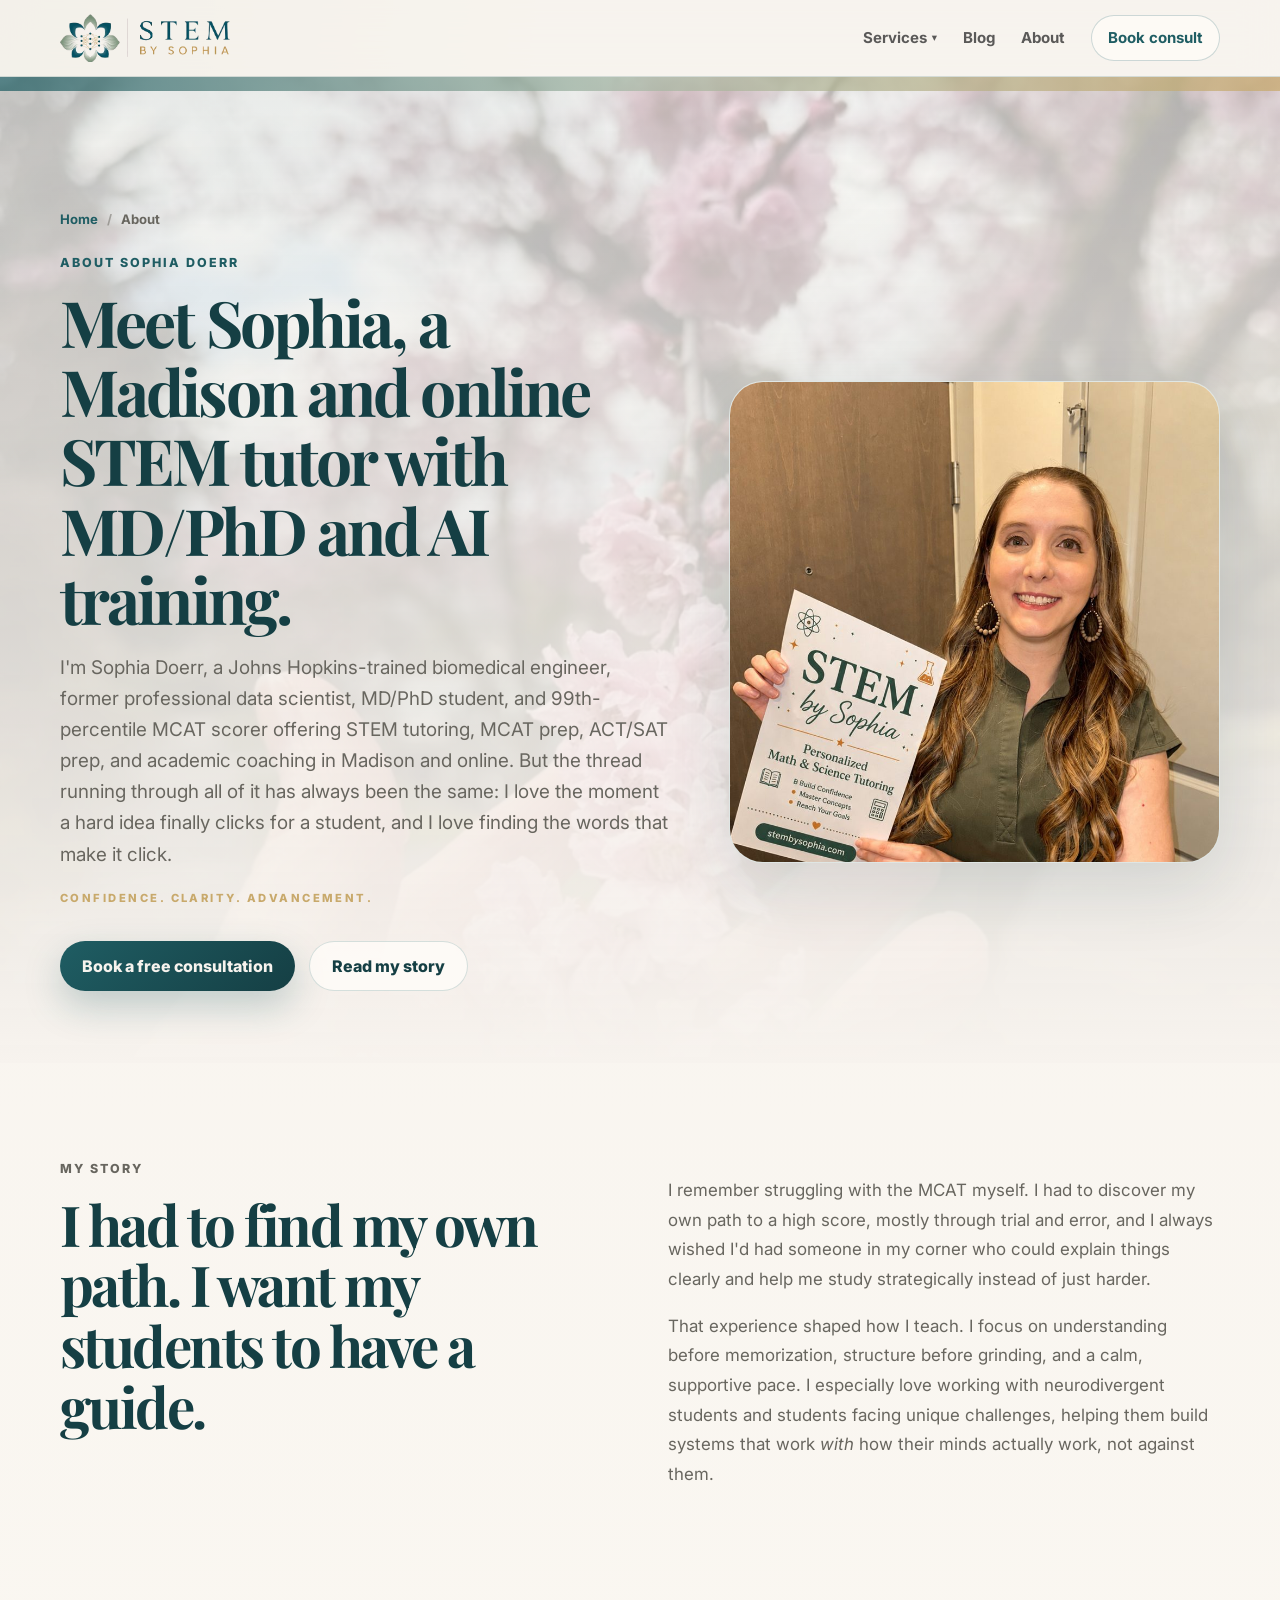
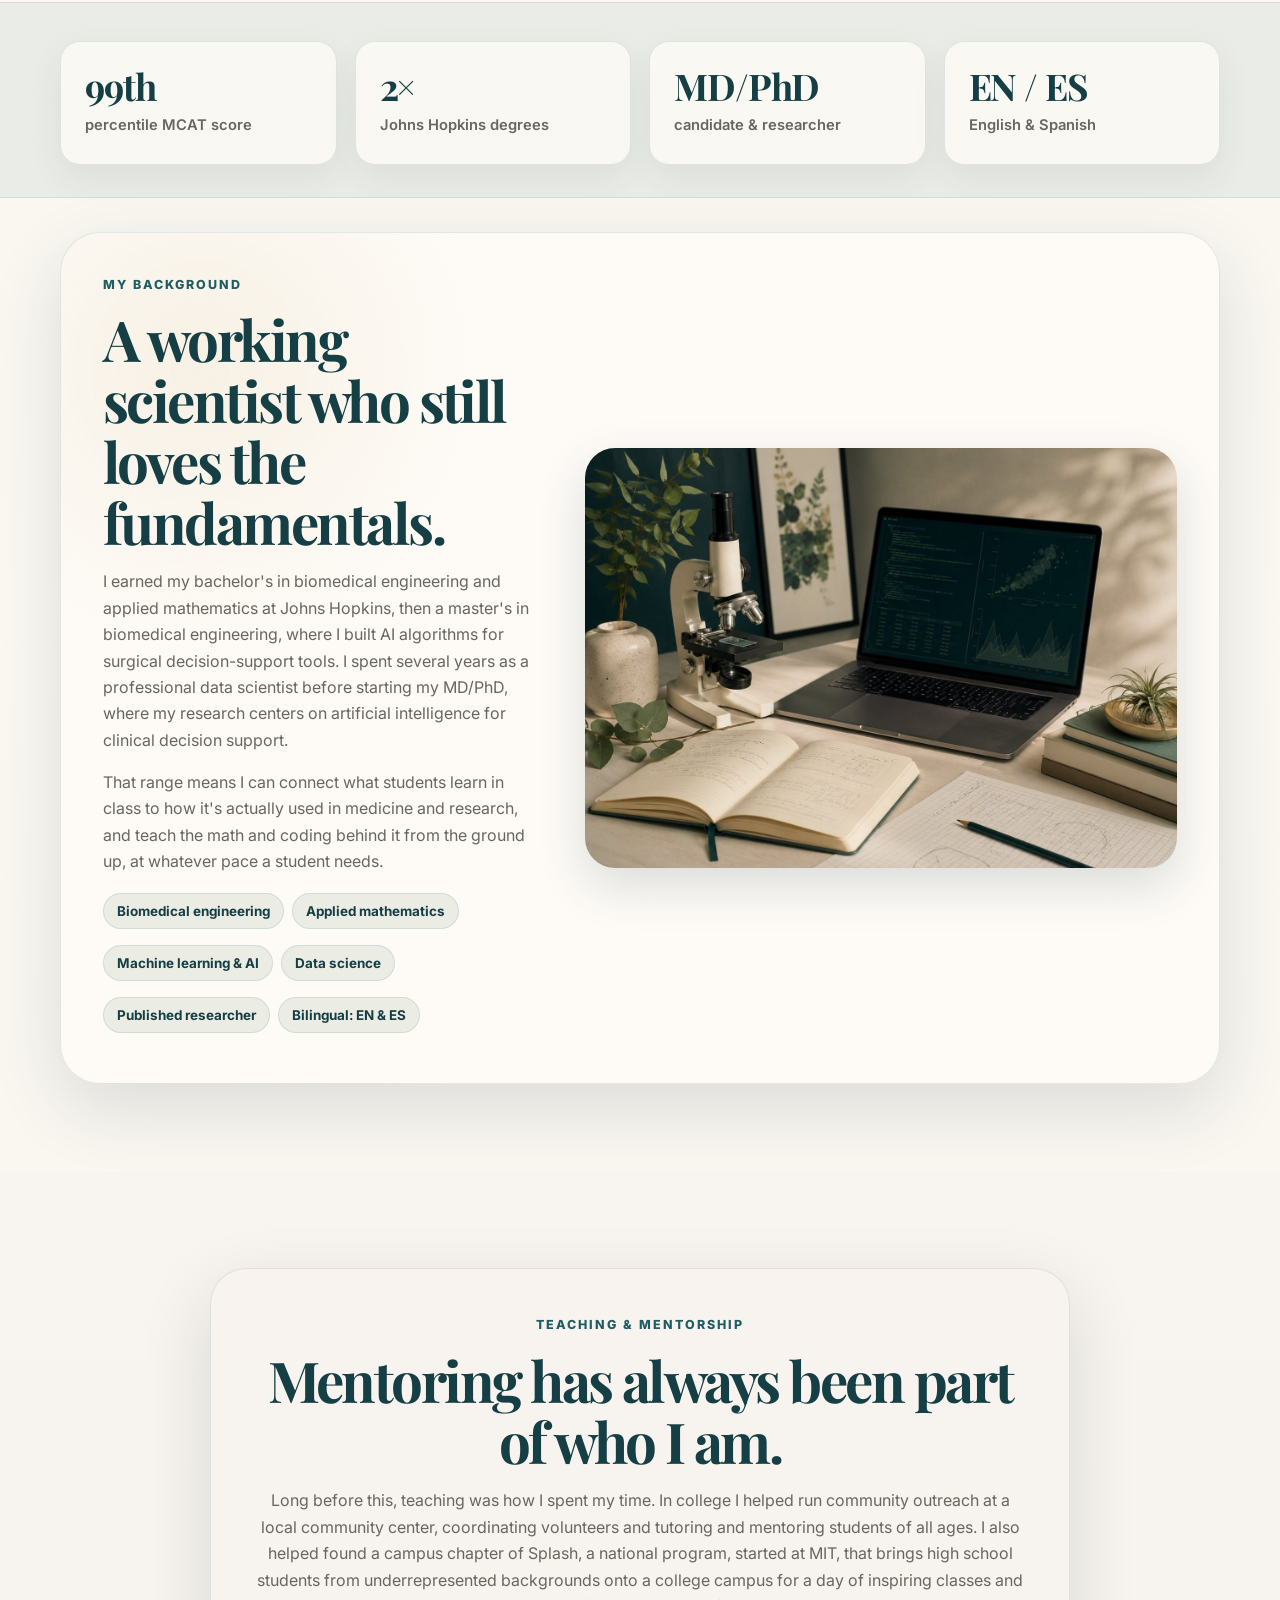
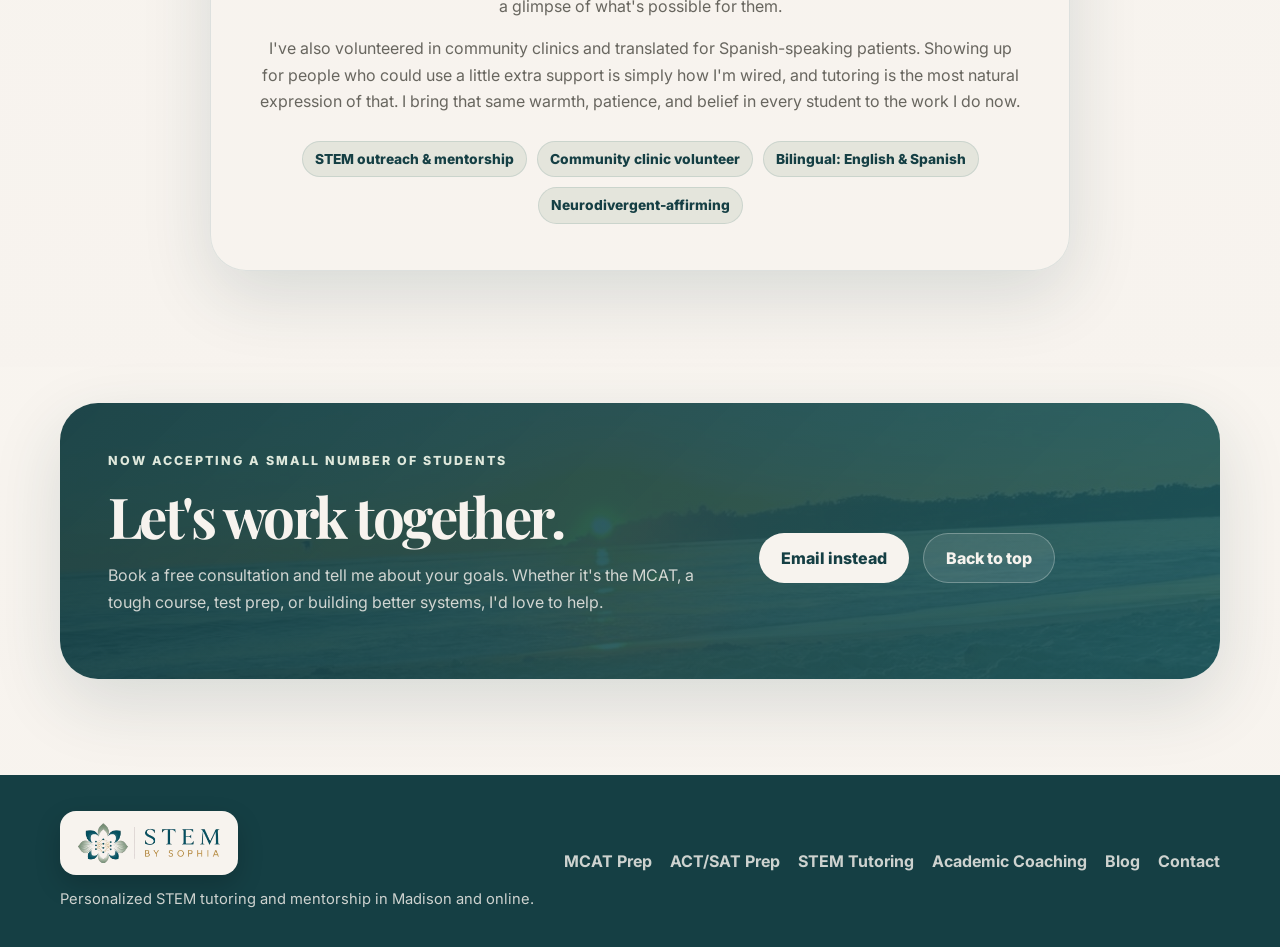
==== commit 96b774f5: "Improve SEO even more" ====
--- a/about.html
+++ b/about.html
@@ -3,16 +3,16 @@
 <head>
   <meta charset="UTF-8" />
   <meta name="viewport" content="width=device-width, initial-scale=1.0" />
-  <meta name="description" content="Meet Sophia, a Johns Hopkins-trained biomedical engineer, former data scientist, MD/PhD candidate, and 99th-percentile MCAT scorer. A teacher at heart who translates hard STEM into language every student can understand, with special care for neurodivergent learners." />
-  <meta name="keywords" content="STEM tutor Madison, MCAT mentor, Johns Hopkins engineer tutor, neurodivergent tutor, bilingual STEM tutor, academic mentor" />
+  <meta name="description" content="Meet Sophia Doerr, a Madison and online STEM tutor, Johns Hopkins-trained biomedical engineer, former data scientist, MD/PhD student, and 99th-percentile MCAT scorer." />
+  <meta name="keywords" content="Sophia Doerr STEM tutor, Madison STEM tutor, Madison MCAT tutor, Johns Hopkins engineer tutor, MD PhD tutor, biomedical AI researcher, neurodivergent friendly tutor" />
   <meta name="author" content="Sophia" />
   <link rel="canonical" href="https://www.stembysophia.com/about.html" />
-  <meta property="og:title" content="About Sophia | STEM by Sophia" />
-  <meta property="og:description" content="Johns Hopkins-trained engineer, former data scientist, MD/PhD candidate, and 99th-percentile MCAT scorer, and, above all, a teacher." />
+  <meta property="og:title" content="About Sophia Doerr | STEM Tutor & MCAT Mentor" />
+  <meta property="og:description" content="Johns Hopkins-trained biomedical engineer, former data scientist, MD/PhD student, and 99th-percentile MCAT scorer offering STEM tutoring and mentorship." />
   <meta property="og:type" content="profile" />
   <meta property="og:url" content="https://www.stembysophia.com/about.html" />
   <meta property="og:image" content="https://www.stembysophia.com/images/sophia-sign.jpg" />
-  <title>About Sophia | STEM by Sophia</title>
+  <title>About Sophia Doerr | Madison STEM Tutor</title>
   <link rel="preconnect" href="https://fonts.googleapis.com">
   <link rel="preconnect" href="https://fonts.gstatic.com" crossorigin>
   <link href="https://fonts.googleapis.com/css2?family=Inter:wght@400;500;600;700;800;900&family=Playfair+Display:wght@600;700&family=Sacramento&display=swap" rel="stylesheet">
@@ -73,10 +73,10 @@
         </nav>
         <div class="about-hero-grid">
           <div class="reveal">
-            <p class="eyebrow">About Sophia</p>
-            <h1>At heart, I've always been a teacher.</h1>
+            <p class="eyebrow">About Sophia Doerr</p>
+            <h1>Meet Sophia, a Madison and online STEM tutor with MD/PhD and AI training.</h1>
             <p class="bio-lead">
-              I'm Sophia, a Johns Hopkins-trained biomedical engineer, a former professional data scientist, and an MD/PhD candidate. But the thread running through all of it has always been the same: I love the moment a hard idea finally clicks for a student, and I love finding the words that make it click.
+              I'm Sophia Doerr, a Johns Hopkins-trained biomedical engineer, former professional data scientist, MD/PhD student, and 99th-percentile MCAT scorer offering STEM tutoring, MCAT prep, ACT/SAT prep, and academic coaching in Madison and online. But the thread running through all of it has always been the same: I love the moment a hard idea finally clicks for a student, and I love finding the words that make it click.
             </p>
             <p class="brand-tagline">Confidence. Clarity. Advancement.</p>
             <div class="hero-actions">
